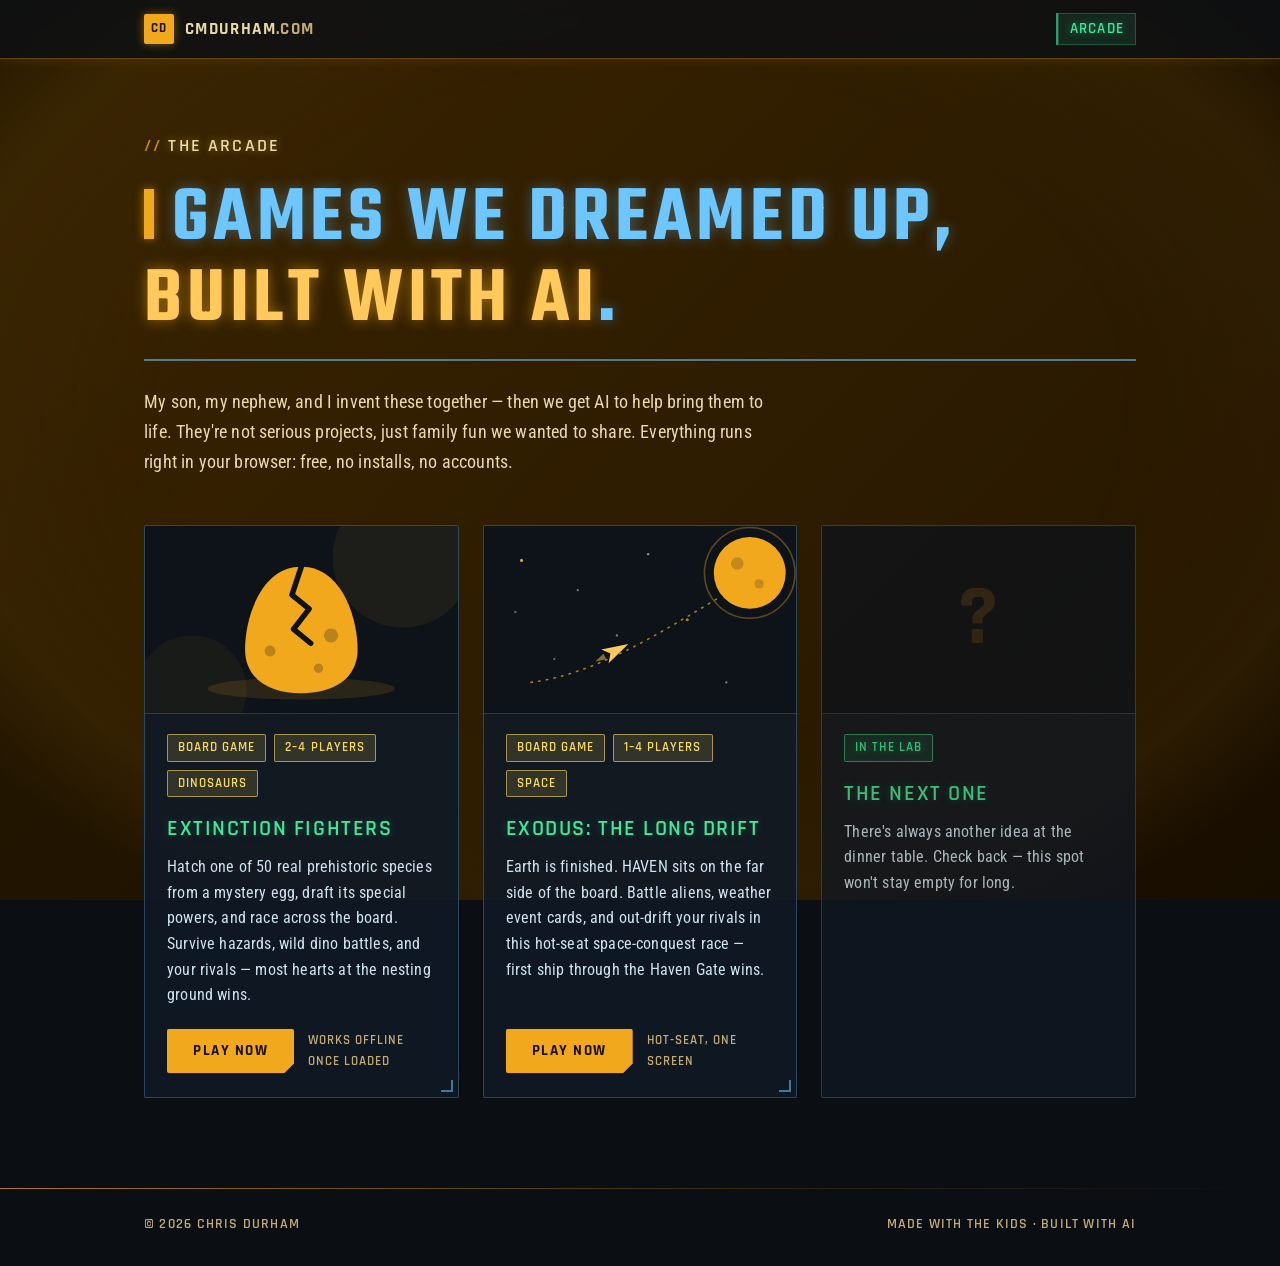
==== arcade/index.html @ ae60b52b "Initial site: landing page, arcade, EXODUS Co-Authored-By: Claude Opus 5.5 <noreply@anthropic.com>" ====
<!DOCTYPE html>
<html lang="en">
<head>
  <meta charset="UTF-8">
  <meta name="viewport" content="width=device-width, initial-scale=1.0">
  <title>The Arcade — cmdurham.com</title>
  <meta name="description" content="Browser games dreamed up by Chris, his son, and his nephew, and built with AI. Free to play, no installs, no accounts.">
  <link rel="preconnect" href="https://fonts.googleapis.com">
  <link rel="preconnect" href="https://fonts.gstatic.com" crossorigin>
  <link href="https://fonts.googleapis.com/css2?family=Teko:wght@500;600&family=Rajdhani:wght@500;600;700&family=Roboto+Condensed:wght@400;500&display=swap" rel="stylesheet">
  <link rel="stylesheet" href="/styles.css">
  <link rel="icon" href="data:image/svg+xml,<svg xmlns='http://www.w3.org/2000/svg' viewBox='0 0 100 100'><rect width='100' height='100' rx='8' fill='%23f2a81d'/><text x='50' y='68' font-size='52' text-anchor='middle' font-family='sans-serif' font-weight='bold' fill='%231a1206'>CD</text></svg>">
</head>
<body>

  <header class="site-header">
    <div class="wrap header-inner">
      <a class="wordmark" href="/">
        <span class="wordmark-mark">CD</span>
        <span class="wordmark-text">cmdurham<span class="dim">.com</span></span>
      </a>
      <nav class="site-nav">
        <a href="/arcade/" class="nav-active">Arcade</a>
      </nav>
    </div>
  </header>

  <main>

    <section class="page-head">
      <div class="wrap">
        <p class="badge">The Arcade</p>
        <h1 class="h-display">Games we dreamed up, <span class="accent-gold">built with AI</span>.</h1>
        <p>
          My son, my nephew, and I invent these together — then we get AI to help
          bring them to life. They're not serious projects, just family fun we
          wanted to share. Everything runs right in your browser: free, no
          installs, no accounts.
        </p>
      </div>
    </section>

    <section class="games">
      <div class="wrap">
        <div class="card-grid">

          <article class="card">
            <a class="card-art" href="https://cmdurham.github.io/extinction-fighters/" aria-hidden="true" tabindex="-1">
              <svg viewBox="0 0 400 240" xmlns="http://www.w3.org/2000/svg" role="img" aria-label="Cracked dinosaur egg artwork">
                <rect width="400" height="240" fill="#0d1319"/>
                <circle cx="330" cy="40" r="90" fill="#f2a81d" opacity="0.07"/>
                <circle cx="60" cy="210" r="70" fill="#f2a81d" opacity="0.05"/>
                <ellipse cx="200" cy="208" rx="120" ry="14" fill="#f2a81d" opacity="0.12"/>
                <path d="M200 52 C 252 52 272 118 272 158 C 272 196 240 214 200 214 C 160 214 128 196 128 158 C 128 118 148 52 200 52 Z" fill="#f2a81d"/>
                <path d="M200 52 L 188 88 L 210 106 L 190 132 L 212 150" stroke="#0d1319" stroke-width="7" fill="none" stroke-linecap="round" stroke-linejoin="round"/>
                <circle cx="238" cy="140" r="9" fill="#0d1319" opacity="0.25"/>
                <circle cx="160" cy="160" r="7" fill="#0d1319" opacity="0.25"/>
                <circle cx="222" cy="182" r="6" fill="#0d1319" opacity="0.25"/>
              </svg>
            </a>
            <div class="card-body">
              <div class="card-tags">
                <span class="tag">Board game</span>
                <span class="tag">2–4 players</span>
                <span class="tag">Dinosaurs</span>
              </div>
              <h3>Extinction Fighters</h3>
              <p>
                Hatch one of 50 real prehistoric species from a mystery egg, draft its
                special powers, and race across the board. Survive hazards, wild dino
                battles, and your rivals — most hearts at the nesting ground wins.
              </p>
              <div class="card-actions">
                <a class="btn btn-primary" href="https://cmdurham.github.io/extinction-fighters/">Play now</a>
                <span class="card-note">Works offline once loaded</span>
              </div>
            </div>
          </article>

          <article class="card">
            <a class="card-art" href="/exodus/" aria-hidden="true" tabindex="-1">
              <svg viewBox="0 0 400 240" xmlns="http://www.w3.org/2000/svg" role="img" aria-label="Spaceship drifting toward a distant planet">
                <rect width="400" height="240" fill="#0d1319"/>
                <circle cx="48" cy="44" r="2" fill="#ffc95c" opacity="0.8"/>
                <circle cx="120" cy="82" r="1.5" fill="#cfe3ee" opacity="0.5"/>
                <circle cx="210" cy="36" r="1.5" fill="#cfe3ee" opacity="0.6"/>
                <circle cx="90" cy="170" r="1.5" fill="#cfe3ee" opacity="0.4"/>
                <circle cx="260" cy="120" r="2" fill="#ffc95c" opacity="0.6"/>
                <circle cx="170" cy="140" r="1.5" fill="#cfe3ee" opacity="0.5"/>
                <circle cx="310" cy="200" r="1.5" fill="#cfe3ee" opacity="0.5"/>
                <circle cx="40" cy="110" r="1.5" fill="#cfe3ee" opacity="0.4"/>
                <circle cx="340" cy="60" r="46" fill="#f2a81d"/>
                <circle cx="340" cy="60" r="58" fill="none" stroke="#f2a81d" stroke-width="2" opacity="0.35"/>
                <circle cx="324" cy="48" r="8" fill="#0d1319" opacity="0.2"/>
                <circle cx="352" cy="74" r="6" fill="#0d1319" opacity="0.2"/>
                <path d="M60 200 C 140 190 220 140 300 92" stroke="#f2a81d" stroke-width="2" stroke-dasharray="2 8" fill="none" opacity="0.7" stroke-linecap="round"/>
                <g transform="translate(150 158) rotate(-28)">
                  <path d="M0 0 L 34 10 L 0 20 L 8 10 Z" fill="#ffc95c"/>
                  <path d="M-14 10 L 0 6 L 0 14 Z" fill="#ffc95c" opacity="0.5"/>
                </g>
              </svg>
            </a>
            <div class="card-body">
              <div class="card-tags">
                <span class="tag">Board game</span>
                <span class="tag">1–4 players</span>
                <span class="tag">Space</span>
              </div>
              <h3>EXODUS: The Long Drift</h3>
              <p>
                Earth is finished. HAVEN sits on the far side of the board. Battle
                aliens, weather event cards, and out-drift your rivals in this hot-seat
                space-conquest race — first ship through the Haven Gate wins.
              </p>
              <div class="card-actions">
                <a class="btn btn-primary" href="/exodus/">Play now</a>
                <span class="card-note">Hot-seat, one screen</span>
              </div>
            </div>
          </article>

          <article class="card card-soon" aria-label="More games coming soon">
            <div class="card-art">
              <svg viewBox="0 0 400 240" xmlns="http://www.w3.org/2000/svg" role="img" aria-label="Question mark placeholder">
                <rect width="400" height="240" fill="#0d1319"/>
                <text x="200" y="150" text-anchor="middle" font-family="'Rajdhani', sans-serif" font-size="110" font-weight="700" fill="#f2a81d" opacity="0.16">?</text>
              </svg>
            </div>
            <div class="card-body">
              <div class="card-tags">
                <span class="tag tag-green">In the lab</span>
              </div>
              <h3>The next one</h3>
              <p>
                There's always another idea at the dinner table. Check back — this
                spot won't stay empty for long.
              </p>
            </div>
          </article>

        </div>
      </div>
    </section>

  </main>

  <footer class="site-footer">
    <div class="wrap footer-inner">
      <span>© <span id="year">2026</span> Chris Durham</span>
      <span class="dim">Made with the kids · Built with AI</span>
    </div>
  </footer>

  <script>document.getElementById('year').textContent = new Date().getFullYear();</script>
</body>
</html>
---- styles.css ----
/* ========================================================================
   cmdurham.com — site styles
   Foundation: "Wake Up Samurai" (Cyberpunk 2077 Obsidian theme), with the
   oxblood/red role recast in amber-gold. Night City HUD: charcoal gradient,
   cyan headers, green active glow, gold labels, data-shard panels.
   ======================================================================== */

:root {
  /* type — theme stacks, web-available fallbacks first */
  --font-display: 'Teko', 'Rajdhani', system-ui, sans-serif;
  --font-ui: 'Rajdhani', 'Electrolize', system-ui, sans-serif;
  --font-text: 'Roboto Condensed', 'Rajdhani', 'Inter', system-ui, sans-serif;

  /* surfaces (theme charcoals) */
  --bg: #0b0f14;
  --panel: rgba(17, 26, 36, 0.92);
  --panel-solid: #131922;
  --raised: #1d2531;

  /* amber-gold — replaces the theme's red role */
  --gold: #f2a81d;
  --gold-bright: #ffc95c;
  --gold-dim: #c98f1e;

  /* supporting accents, straight from the theme */
  --cyan: #6ec6ff;
  --cyan-hover: #9ad9ff;
  --green: #3eea9a;
  --tag-gold: #f6da63;

  /* text — warm-tinted but bright, for real contrast on charcoal */
  --text: #e9d8a9;
  --text-muted: #c2ab77;
  --text-pale: #cfe3ee; /* shard-panel body color, from theme blockquotes */
}

* { box-sizing: border-box; margin: 0; padding: 0; }

html { scroll-behavior: smooth; }

body {
  background: var(--bg);
  color: var(--text);
  font-family: var(--font-text);
  font-size: 17px;
  font-weight: 400;
  line-height: 1.65;
  letter-spacing: 0.01em;
  -webkit-font-smoothing: antialiased;
  position: relative;
  min-height: 100vh;
}

/* Animated amber→charcoal gradient (theme's oxblood layer, recast) */
body::before {
  content: '';
  position: fixed;
  inset: 0;
  z-index: 0;
  pointer-events: none;
  background: linear-gradient(
    135deg,
    #3a2a08 0%,   /* deep amber-brown */
    #1d1509 38%,  /* dark bronze */
    #0b0f14 100%  /* blue-black charcoal */
  );
  background-size: 400% 400%;
  animation: cpGradientShift 60s ease infinite;
  filter: saturate(120%) brightness(104%) contrast(108%);
}

@keyframes cpGradientShift {
  0%   { background-position: 0% 50%; }
  50%  { background-position: 100% 50%; }
  100% { background-position: 0% 50%; }
}

/* Amber-tinted vignette */
body::after {
  content: '';
  position: fixed;
  inset: 0;
  z-index: 0;
  pointer-events: none;
  background: radial-gradient(
    65% 65% at 50% 45%,
    rgba(0, 0, 0, 0) 58%,
    rgba(58, 42, 8, 0.26) 85%,
    rgba(0, 0, 0, 0.32) 100%
  );
}

main, .site-header, .site-footer { position: relative; z-index: 1; }

.wrap {
  max-width: 1040px;
  margin: 0 auto;
  padding: 0 24px;
}

/* Links — cyan with glow, per theme */
a { color: var(--cyan); text-decoration: none; }

p a {
  border-bottom: 1px solid rgba(110, 198, 255, 0.45);
  transition: color 0.2s ease, border-color 0.2s ease, text-shadow 0.2s ease;
}

p a:hover {
  color: var(--cyan-hover);
  border-bottom-color: rgba(110, 198, 255, 0.85);
  text-shadow: 0 0 8px rgba(110, 198, 255, 0.8);
}

/* ---------- header — HUD titlebar ---------- */

.site-header {
  position: sticky;
  top: 0;
  z-index: 10;
  background: rgba(11, 15, 20, 0.82);
  backdrop-filter: blur(8px);
  -webkit-backdrop-filter: blur(8px);
  border-bottom: 1px solid rgba(242, 168, 29, 0.35);
  box-shadow: 0 1px 12px rgba(242, 168, 29, 0.12);
}

.header-inner {
  display: flex;
  align-items: center;
  justify-content: space-between;
  height: 58px;
}

.wordmark {
  display: flex;
  align-items: center;
  gap: 11px;
  color: var(--text);
  font-family: var(--font-ui);
  font-weight: 700;
  font-size: 17px;
  text-transform: uppercase;
  letter-spacing: 0.08em;
}

.wordmark-mark {
  display: grid;
  place-items: center;
  width: 30px;
  height: 30px;
  border-radius: 2px;
  background: var(--gold);
  color: #1a1206;
  font-weight: 700;
  font-size: 13px;
  box-shadow: 0 0 10px rgba(242, 168, 29, 0.45);
}

.dim { color: var(--text-muted); }

.site-nav { display: flex; align-items: stretch; gap: 6px; }

.site-nav a {
  display: flex;
  align-items: center;
  padding: 4px 12px;
  border-left: 2px solid transparent;
  color: var(--text-muted);
  font-family: var(--font-ui);
  font-weight: 600;
  font-size: 15px;
  text-transform: uppercase;
  letter-spacing: 0.08em;
  transition: color 0.15s ease, background 0.15s ease, border-color 0.15s ease;
}

.site-nav a:hover {
  color: var(--text);
  background: rgba(242, 168, 29, 0.08);
  border-left-color: rgba(242, 168, 29, 0.5);
}

.site-nav a.nav-active {
  color: var(--green);
  background: rgba(62, 234, 154, 0.10);
  border-left-color: rgba(62, 234, 154, 0.6);
  box-shadow: inset 0 0 0 1px rgba(62, 234, 154, 0.25);
  text-shadow: 0 0 8px rgba(62, 234, 154, 0.5);
}

/* ---------- micro-label ("//" netrunner prefix, gold) ---------- */

.badge {
  display: inline-block;
  font-family: var(--font-ui);
  font-weight: 600;
  font-size: 15px;
  letter-spacing: 0.12em;
  text-transform: uppercase;
  color: var(--tag-gold);
  text-shadow: 0 0 8px rgba(246, 218, 99, 0.45);
  margin-bottom: 18px;
}

.badge::before {
  content: '// ';
  color: var(--gold-dim);
  text-shadow: none;
}

/* ---------- tags — gold pills, sharp ---------- */

.tag {
  font-family: var(--font-ui);
  font-size: 13px;
  font-weight: 600;
  letter-spacing: 0.08em;
  text-transform: uppercase;
  color: var(--tag-gold);
  background: rgba(246, 218, 99, 0.14);
  border: 1px solid rgba(246, 218, 99, 0.6);
  padding: 2px 10px;
  border-radius: 2px;
}

.tag-green {
  color: var(--green);
  background: rgba(62, 234, 154, 0.10);
  border-color: rgba(62, 234, 154, 0.55);
  text-shadow: 0 0 8px rgba(62, 234, 154, 0.4);
}

/* ---------- display headings — H1 chrome: cyan, tick, heavy rule ---------- */

.h-display {
  font-family: var(--font-display);
  font-weight: 600;
  text-transform: uppercase;
  letter-spacing: 0.06em;
  line-height: 1.02;
  color: var(--cyan);
  text-shadow: 0 0 14px rgba(110, 198, 255, 0.35);
  border-bottom: 2px solid rgba(110, 198, 255, 0.55);
  padding-bottom: 0.22em;
  margin-bottom: 26px;
}

.h-display::before {
  content: '';
  display: inline-block;
  width: 0.13em;
  height: 0.62em;
  margin-right: 0.22em;
  background: var(--gold);
  box-shadow: 0 0 10px rgba(242, 168, 29, 0.6);
}

.accent-gold {
  color: var(--gold-bright);
  text-shadow: 0 0 14px rgba(242, 168, 29, 0.55);
}

/* ---------- buttons — amber interactive accent ---------- */

.btn {
  display: inline-flex;
  align-items: center;
  gap: 8px;
  white-space: nowrap;
  font-family: var(--font-ui);
  font-weight: 700;
  font-size: 15px;
  text-transform: uppercase;
  letter-spacing: 0.1em;
  padding: 10px 26px;
  border-radius: 2px;
  transition: background 0.15s ease, color 0.15s ease, box-shadow 0.15s ease, border-color 0.15s ease;
}

.btn-primary {
  background: var(--gold);
  color: #1a1206;
  box-shadow: 0 0 14px rgba(242, 168, 29, 0.35);
  clip-path: polygon(0 0, 100% 0, 100% calc(100% - 10px), calc(100% - 10px) 100%, 0 100%);
}

.btn-primary:hover {
  background: var(--gold-bright);
  box-shadow: 0 0 22px rgba(242, 168, 29, 0.55);
}

.btn-ghost {
  color: var(--cyan);
  background: rgba(110, 198, 255, 0.06);
  border: 1px solid rgba(110, 198, 255, 0.45);
}

.btn-ghost:hover {
  color: var(--cyan-hover);
  border-color: rgba(110, 198, 255, 0.85);
  box-shadow: 0 0 14px rgba(110, 198, 255, 0.3);
  text-shadow: 0 0 8px rgba(110, 198, 255, 0.8);
}

/* ---------- hero (landing) ---------- */

.hero { padding: 92px 0 64px; }

.hero h1 {
  font-size: clamp(52px, 8vw, 92px);
  max-width: 860px;
}

.hero-sub {
  max-width: 600px;
  color: var(--text);
  font-size: 19px;
  margin-bottom: 34px;
}

.hero-actions {
  display: flex;
  gap: 14px;
  flex-wrap: wrap;
}

/* ---------- data-shard panels (shared card chrome) ---------- */

.feature-card, .card, .soon-inner {
  position: relative;
  background: var(--panel);
  border: 1px solid rgba(110, 198, 255, 0.28);
  border-radius: 2px;
}

/* HUD corner bracket, bottom-right */
.feature-card::after, .card::after {
  content: '';
  position: absolute;
  right: 5px;
  bottom: 5px;
  width: 10px;
  height: 10px;
  border-right: 2px solid rgba(110, 198, 255, 0.55);
  border-bottom: 2px solid rgba(110, 198, 255, 0.55);
  pointer-events: none;
}

/* ---------- feature card (landing → arcade) ---------- */

.feature { padding: 26px 0 70px; }

.feature-card {
  display: grid;
  grid-template-columns: 1fr 1.2fr;
  align-items: center;
  overflow: hidden;
  transition: border-color 0.18s ease, box-shadow 0.18s ease;
}

.feature-card:hover {
  border-color: rgba(110, 198, 255, 0.6);
  box-shadow: 0 0 24px rgba(110, 198, 255, 0.15), 0 14px 44px rgba(0, 0, 0, 0.5);
}

.feature-art {
  align-self: stretch;
  display: flex;
  background: radial-gradient(ellipse at 30% 20%, rgba(242, 168, 29, 0.10), transparent 60%);
  border-right: 1px solid rgba(110, 198, 255, 0.2);
  line-height: 0;
}

.feature-art svg { width: 100%; height: 100%; min-height: 240px; }

.feature-body { padding: 38px 42px; }

.feature-body h2 {
  font-family: var(--font-ui);
  font-size: 30px;
  font-weight: 600;
  text-transform: uppercase;
  letter-spacing: 0.06em;
  color: var(--cyan);
  text-shadow: 0 0 12px rgba(110, 198, 255, 0.3);
  margin: 14px 0 4px;
  padding-bottom: 0.2em;
  border-bottom: 1px solid;
  border-image: linear-gradient(90deg, rgba(110, 198, 255, 0.55), rgba(110, 198, 255, 0) 65%) 1;
}

.feature-body p {
  color: var(--text-pale);
  font-size: 16.5px;
  margin: 10px 0 26px;
}

/* ---------- soon strip (landing) ---------- */

.soon-strip { padding: 0 0 90px; }

.soon-inner {
  display: flex;
  align-items: center;
  justify-content: space-between;
  gap: 20px;
  flex-wrap: wrap;
  background: rgba(17, 26, 36, 0.6);
  border: 1px dashed rgba(246, 218, 99, 0.4);
  padding: 22px 28px;
}

.soon-inner h3 {
  font-family: var(--font-ui);
  font-size: 19px;
  font-weight: 600;
  text-transform: uppercase;
  letter-spacing: 0.07em;
  color: var(--green);
  text-shadow: 0 0 10px rgba(62, 234, 154, 0.25);
  margin-bottom: 2px;
}

.soon-inner p { color: var(--text); font-size: 16px; }

/* ---------- page header (arcade) ---------- */

.page-head { padding: 72px 0 40px; }

.page-head h1 { font-size: clamp(48px, 7vw, 80px); }

.page-head p {
  max-width: 640px;
  color: var(--text);
  font-size: 18px;
}

/* ---------- game cards ---------- */

.games { padding: 8px 0 90px; }

.card-grid {
  display: grid;
  grid-template-columns: repeat(auto-fit, minmax(300px, 1fr));
  gap: 24px;
}

.card {
  display: flex;
  flex-direction: column;
  overflow: hidden;
  transition: border-color 0.15s ease, box-shadow 0.15s ease;
}

.card:hover {
  border-color: rgba(110, 198, 255, 0.6);
  box-shadow: 0 0 20px rgba(110, 198, 255, 0.14), 0 12px 36px rgba(0, 0, 0, 0.45);
}

.card-art { display: block; line-height: 0; border-bottom: 1px solid rgba(110, 198, 255, 0.2); }
.card-art svg { width: 100%; height: auto; }

.card-body {
  display: flex;
  flex-direction: column;
  flex: 1;
  padding: 20px 22px 24px;
}

.card-tags {
  display: flex;
  flex-wrap: wrap;
  gap: 8px;
  margin-bottom: 14px;
}

.card h3 {
  font-family: var(--font-ui);
  font-size: 22px;
  font-weight: 600;
  text-transform: uppercase;
  letter-spacing: 0.07em;
  color: var(--green);
  text-shadow: 0 0 10px rgba(62, 234, 154, 0.25);
  margin-bottom: 8px;
}

.card p {
  color: var(--text-pale);
  font-size: 15.5px;
  flex: 1;
}

.card-actions {
  display: flex;
  align-items: center;
  gap: 14px;
  margin-top: 20px;
}

.card-note {
  font-family: var(--font-ui);
  font-weight: 600;
  font-size: 12.5px;
  text-transform: uppercase;
  letter-spacing: 0.08em;
  color: var(--text-muted);
}

.card-soon { opacity: 0.78; }
.card-soon::after { display: none; }
.card-soon:hover {
  border-color: rgba(110, 198, 255, 0.28);
  box-shadow: none;
}

/* ---------- footer — HUD divider fading right ---------- */

.site-footer {
  border-top: 1px solid;
  border-image: linear-gradient(90deg, rgba(242, 168, 29, 0.7), rgba(242, 168, 29, 0.15) 60%, transparent) 1;
  padding: 24px 0 30px;
}

.footer-inner {
  display: flex;
  justify-content: space-between;
  flex-wrap: wrap;
  gap: 8px;
  color: var(--text-muted);
  font-family: var(--font-ui);
  font-weight: 600;
  font-size: 13.5px;
  text-transform: uppercase;
  letter-spacing: 0.09em;
}

/* ---------- small screens ---------- */

@media (max-width: 720px) {
  .hero { padding: 64px 0 48px; }
  .feature-card { grid-template-columns: 1fr; }
  .feature-art { border-right: none; border-bottom: 1px solid rgba(110, 198, 255, 0.2); }
  .feature-art svg { min-height: 180px; }
  .feature-body { padding: 26px 24px 30px; }
  .page-head { padding: 54px 0 32px; }
  .card-actions { flex-wrap: wrap; }
}
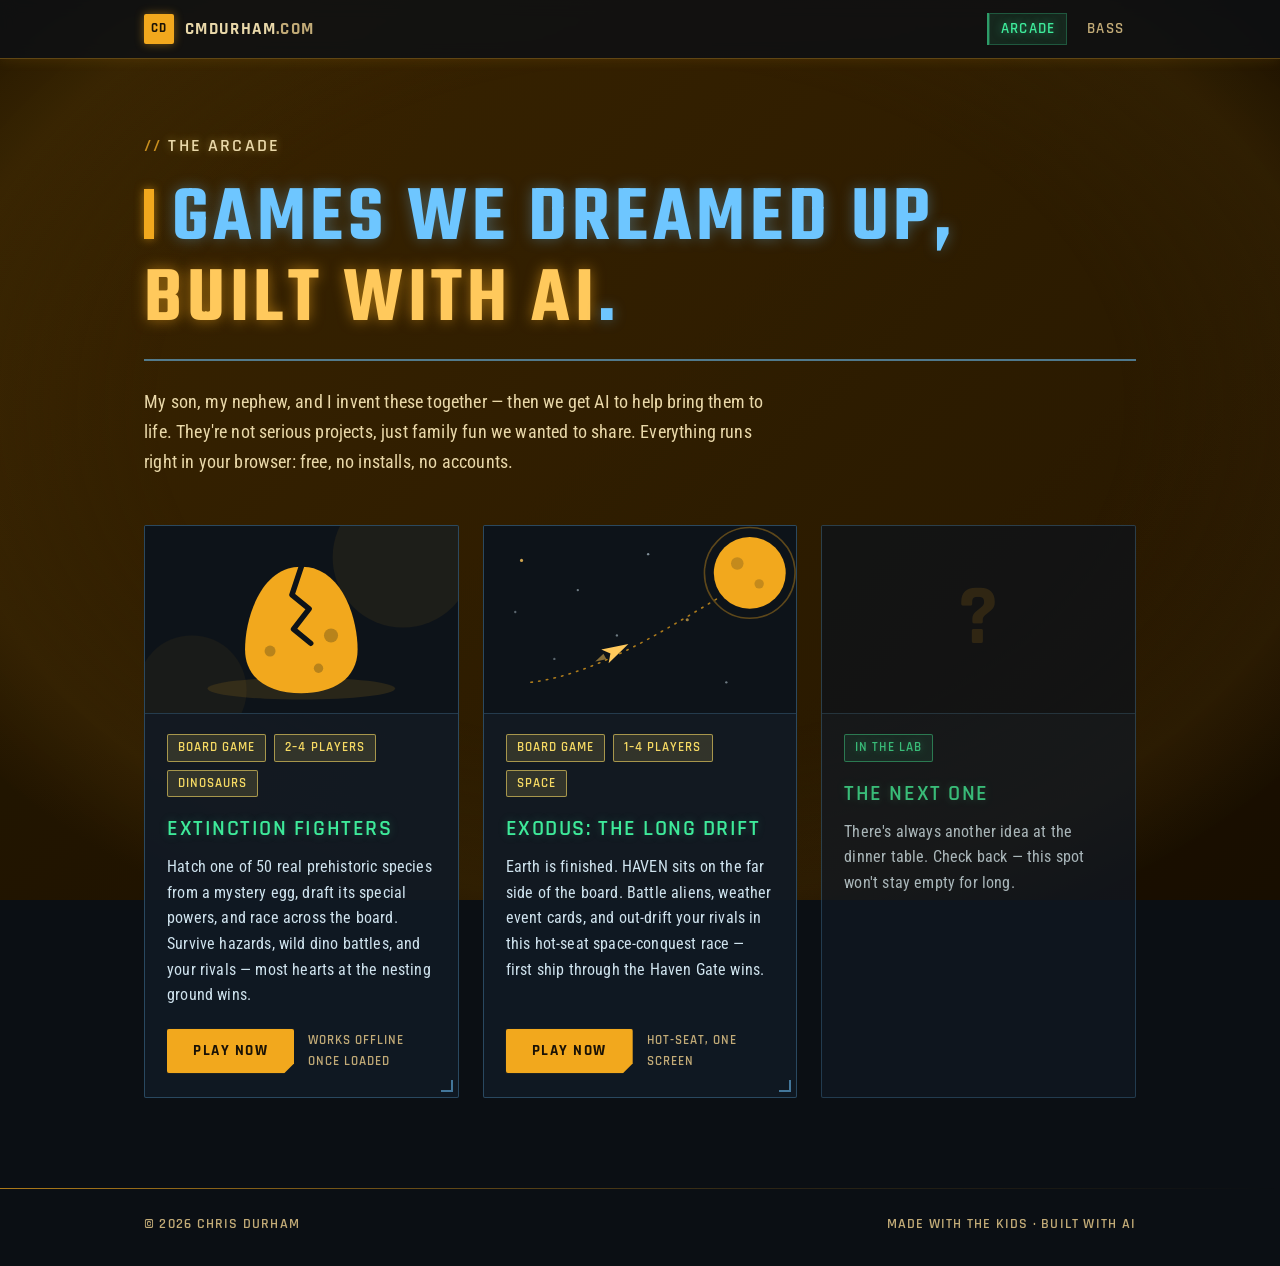
==== commit 19a403ce: "Link Bass Technique from the nav and landing page Adds a "Bass" nav item on the landing and Arcade p" ====
--- a/arcade/index.html
+++ b/arcade/index.html
@@ -21,6 +21,7 @@
       </a>
       <nav class="site-nav">
         <a href="/arcade/" class="nav-active">Arcade</a>
+        <a href="/bass-technique/">Bass</a>
       </nav>
     </div>
   </header>
@@ -45,7 +46,7 @@
         <div class="card-grid">
 
           <article class="card">
-            <a class="card-art" href="https://cmdurham.github.io/extinction-fighters/" aria-hidden="true" tabindex="-1">
+            <a class="card-art" href="/extinction-fighters/" aria-hidden="true" tabindex="-1">
               <svg viewBox="0 0 400 240" xmlns="http://www.w3.org/2000/svg" role="img" aria-label="Cracked dinosaur egg artwork">
                 <rect width="400" height="240" fill="#0d1319"/>
                 <circle cx="330" cy="40" r="90" fill="#f2a81d" opacity="0.07"/>
@@ -71,7 +72,7 @@
                 battles, and your rivals — most hearts at the nesting ground wins.
               </p>
               <div class="card-actions">
-                <a class="btn btn-primary" href="https://cmdurham.github.io/extinction-fighters/">Play now</a>
+                <a class="btn btn-primary" href="/extinction-fighters/">Play now</a>
                 <span class="card-note">Works offline once loaded</span>
               </div>
             </div>
--- a/styles.css
+++ b/styles.css
@@ -350,6 +350,7 @@
 /* ---------- feature card (landing → arcade) ---------- */
 
 .feature { padding: 26px 0 70px; }
+.feature + .feature { padding-top: 0; margin-top: -30px; }
 
 .feature-card {
   display: grid;
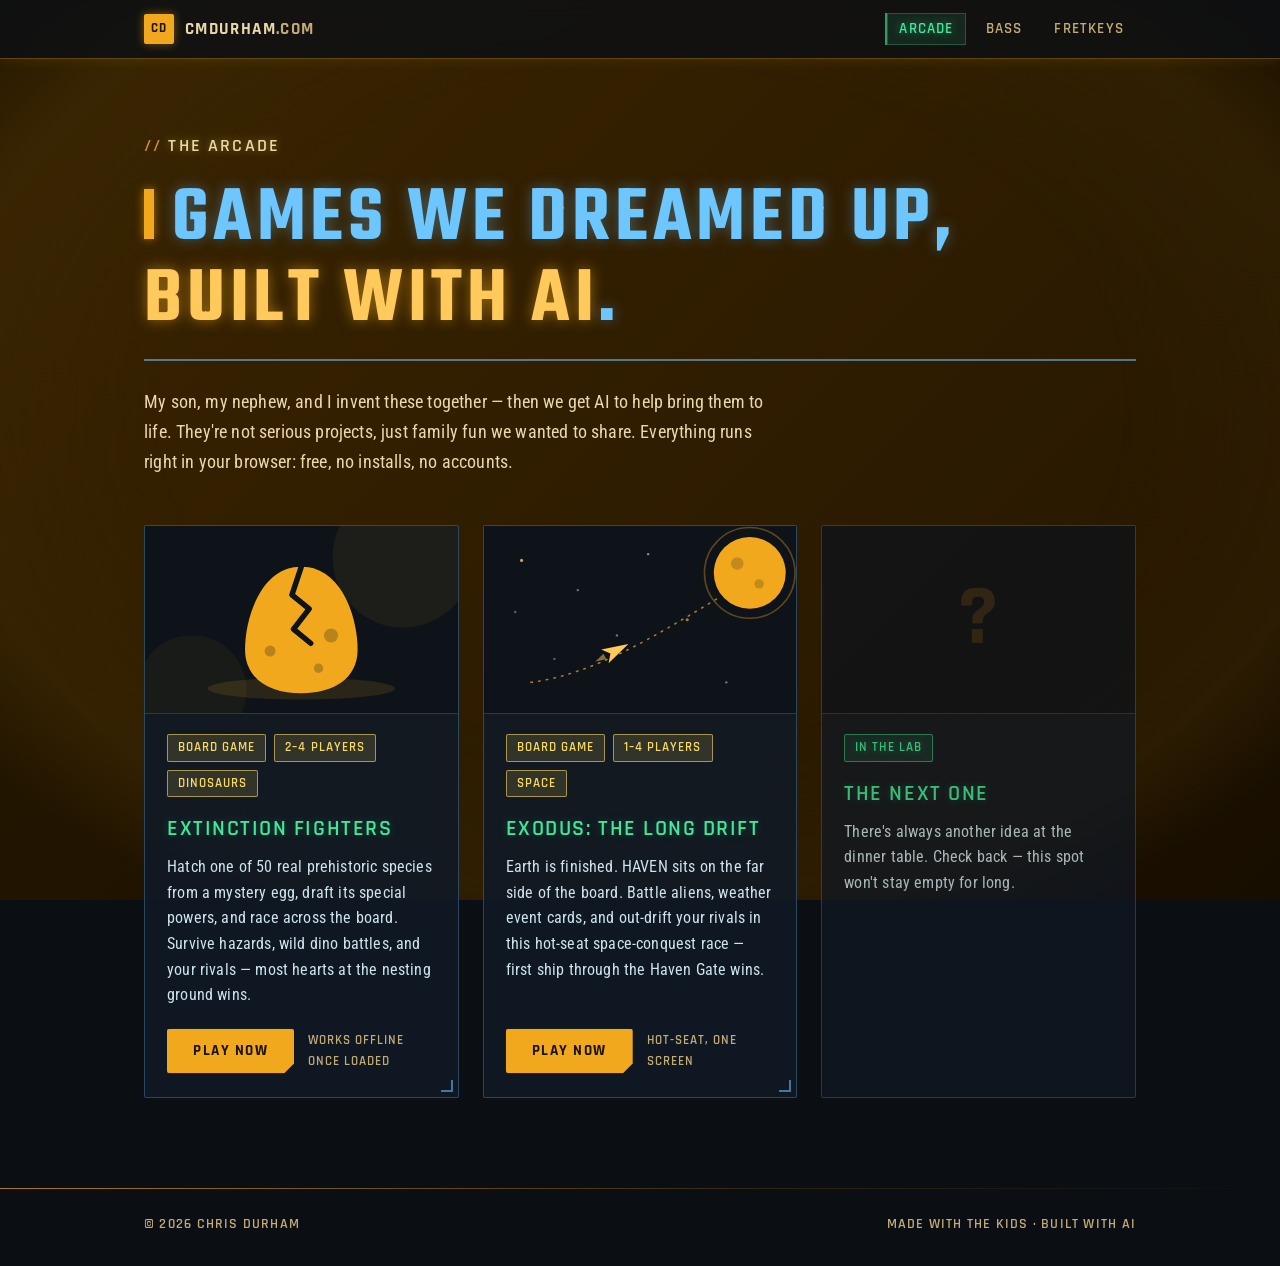
==== commit d41aaa2b: "Add Fretkeys download page with the 0.1.0 Mac build New /fretkeys/ page serving Fretkeys_0.1.0_aarch" ====
--- a/arcade/index.html
+++ b/arcade/index.html
@@ -22,6 +22,7 @@
       <nav class="site-nav">
         <a href="/arcade/" class="nav-active">Arcade</a>
         <a href="/bass-technique/">Bass</a>
+        <a href="/fretkeys/">Fretkeys</a>
       </nav>
     </div>
   </header>
--- a/styles.css
+++ b/styles.css
@@ -516,6 +516,78 @@
   box-shadow: none;
 }
 
+/* ---------- download page (fretkeys) ---------- */
+
+.download-panel {
+  position: relative;
+  display: flex;
+  align-items: center;
+  justify-content: space-between;
+  gap: 28px;
+  flex-wrap: wrap;
+  background: var(--panel);
+  border: 1px solid rgba(242, 168, 29, 0.55);
+  border-radius: 2px;
+  box-shadow: 0 0 22px rgba(242, 168, 29, 0.12);
+  padding: 28px 32px;
+  margin-bottom: 24px;
+}
+
+.download-panel > div:first-child { flex: 1 1 420px; }
+
+.download-panel h2 {
+  font-family: var(--font-ui);
+  font-size: 28px;
+  font-weight: 600;
+  text-transform: uppercase;
+  letter-spacing: 0.06em;
+  color: var(--cyan);
+  text-shadow: 0 0 12px rgba(110, 198, 255, 0.3);
+  margin-bottom: 6px;
+}
+
+.download-panel p { color: var(--text-pale); font-size: 16px; max-width: 560px; }
+
+.download-actions {
+  display: flex;
+  flex-direction: column;
+  align-items: flex-start;
+  gap: 10px;
+}
+
+.plain-list {
+  color: var(--text-pale);
+  font-size: 15.5px;
+  padding-left: 1.2em;
+  flex: 1;
+}
+
+.plain-list li + li { margin-top: 8px; }
+.plain-list strong, .card p strong { color: var(--text); font-weight: 500; }
+
+.card .card-foot { flex: 0; margin-top: 14px; color: var(--text-muted); }
+
+code {
+  font-family: ui-monospace, 'SF Mono', Menlo, monospace;
+  font-size: 0.88em;
+  color: var(--gold-bright);
+  background: rgba(242, 168, 29, 0.10);
+  border: 1px solid rgba(242, 168, 29, 0.25);
+  border-radius: 2px;
+  padding: 0 5px;
+}
+
+.checksum {
+  margin-top: 26px;
+  color: var(--text-muted);
+  font-family: var(--font-ui);
+  font-size: 13px;
+  letter-spacing: 0.06em;
+  overflow-wrap: anywhere;
+}
+
+.checksum code { color: var(--text-muted); background: none; border: none; padding: 0; }
+
 /* ---------- footer — HUD divider fading right ---------- */
 
 .site-footer {
@@ -547,4 +619,12 @@
   .feature-body { padding: 26px 24px 30px; }
   .page-head { padding: 54px 0 32px; }
   .card-actions { flex-wrap: wrap; }
-}
+  .download-panel { padding: 24px 22px; }
+}
+
+@media (max-width: 480px) {
+  .wrap { padding: 0 16px; }
+  .wordmark-text .dim { display: none; }
+  .site-nav { gap: 2px; }
+  .site-nav a { padding: 4px 8px; font-size: 14px; letter-spacing: 0.06em; }
+}
